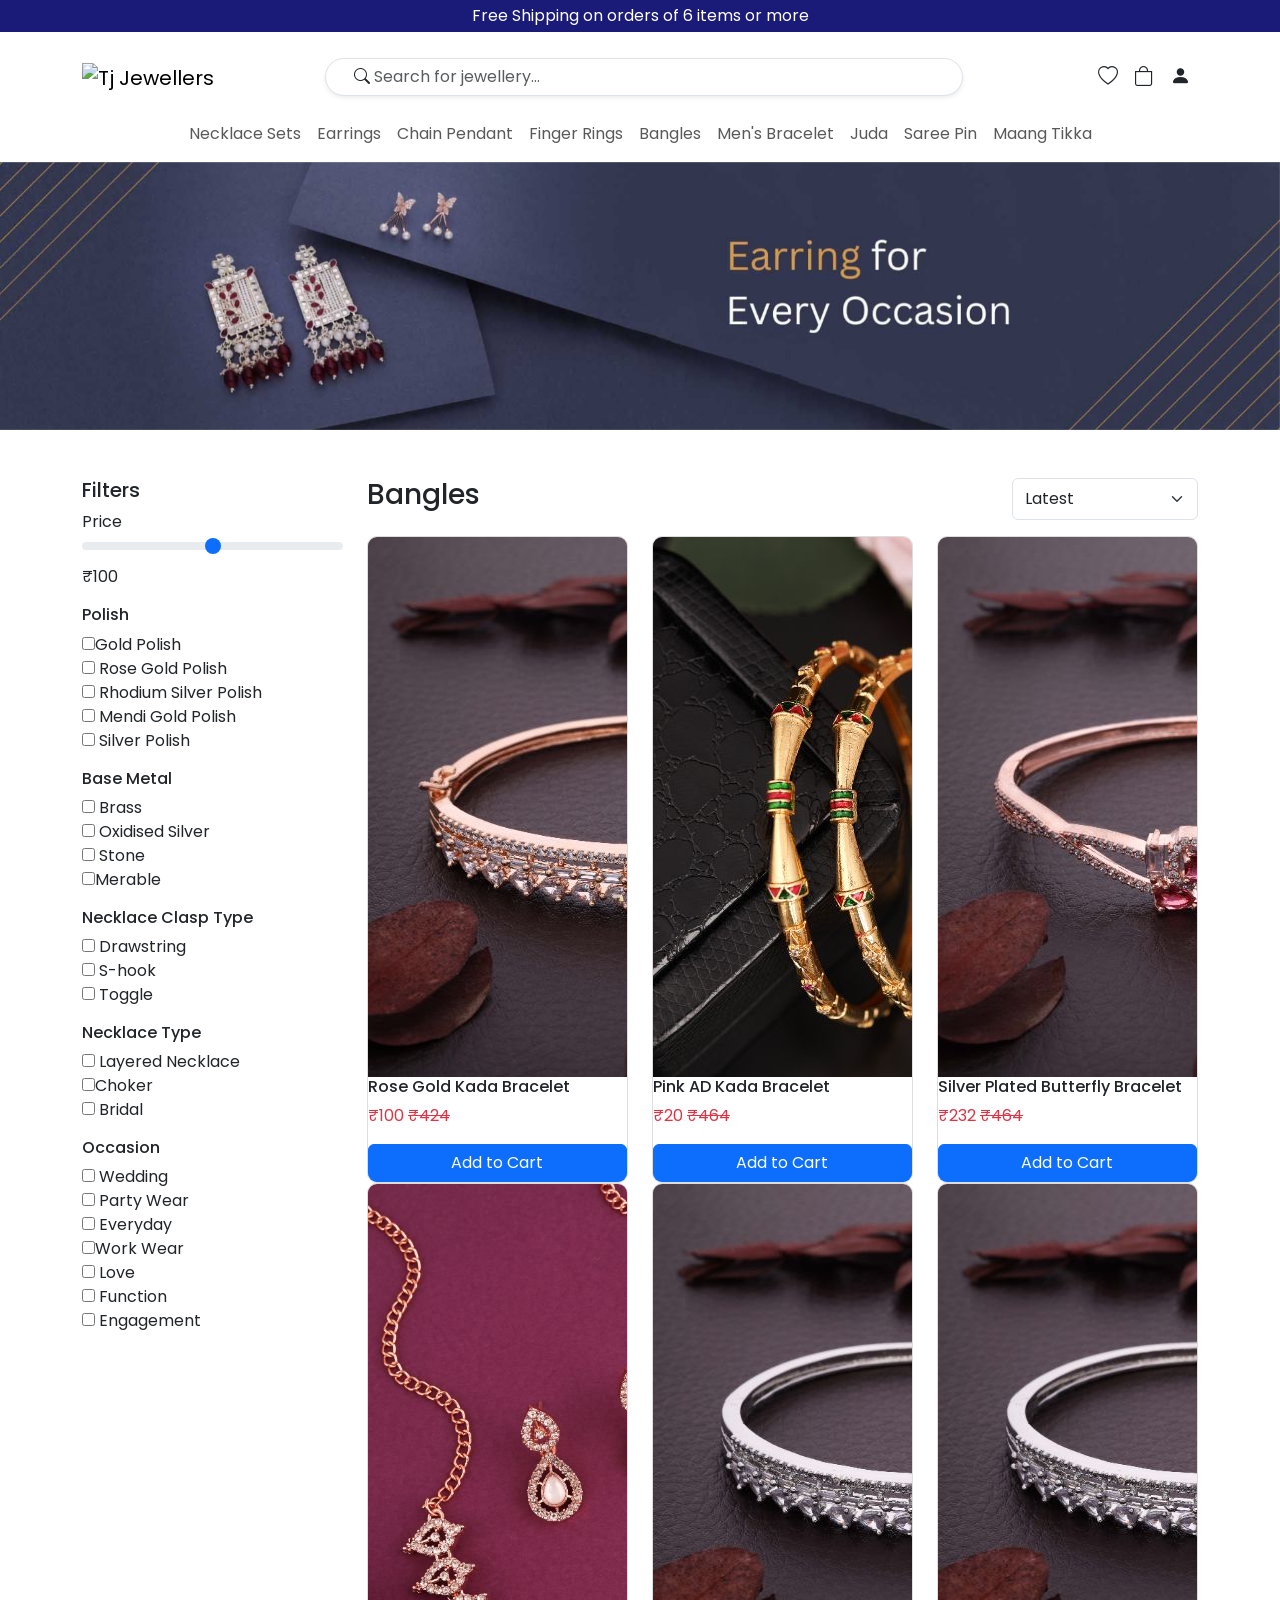
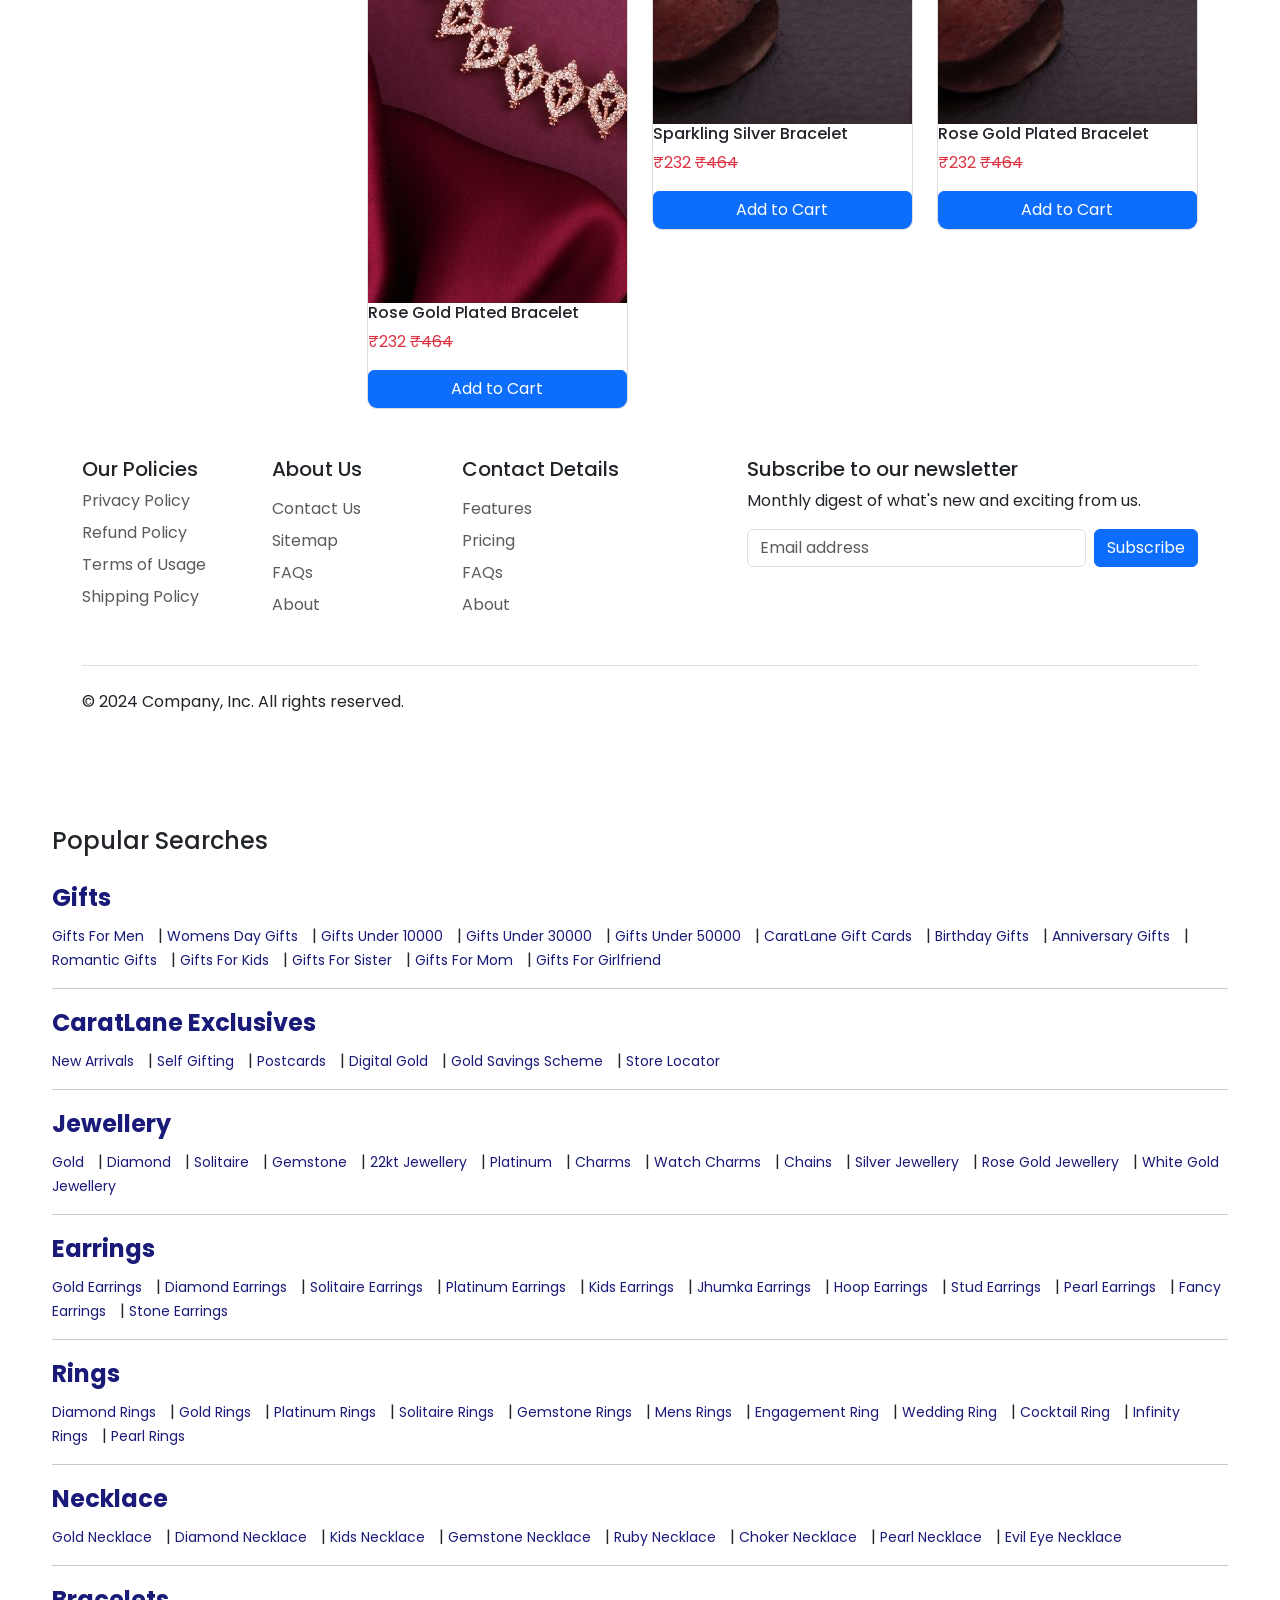
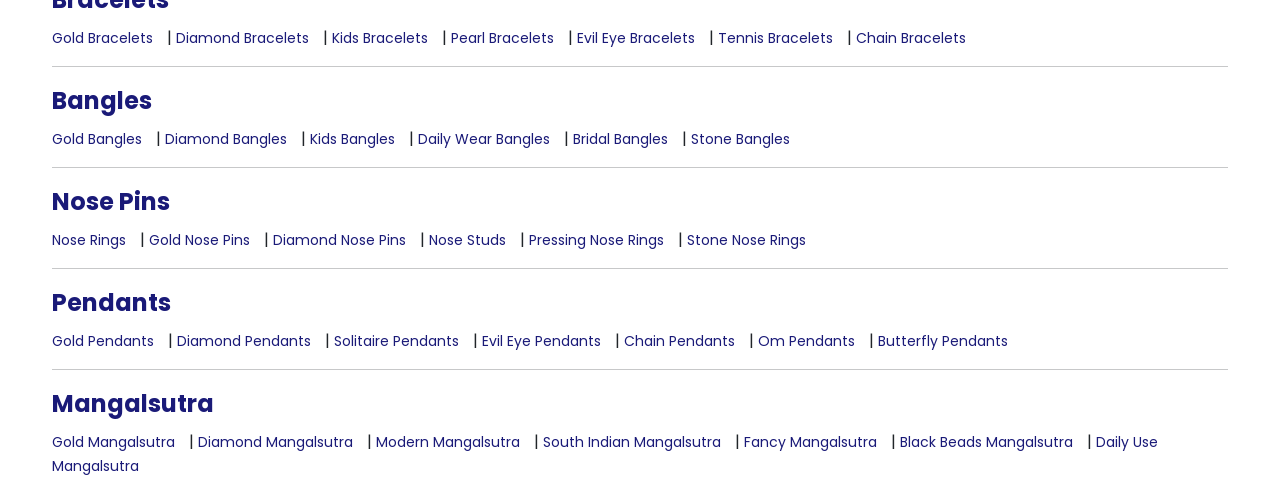
==== bangles.html @ 32003d8a "Add files via upload" ====
<!doctype html>
<html lang="en">

<head>
    <title>Bangles</title>
    <!-- Required meta tags -->
    <meta charset="utf-8" />
    <meta name="viewport" content="width=device-width, initial-scale=1, shrink-to-fit=no" />

    <!-- Bootstrap CSS v5.2.1 -->
    <link href="https://cdn.jsdelivr.net/npm/bootstrap@5.3.2/dist/css/bootstrap.min.css" rel="stylesheet"
        integrity="sha384-T3c6CoIi6uLrA9TneNEoa7RxnatzjcDSCmG1MXxSR1GAsXEV/Dwwykc2MPK8M2HN" crossorigin="anonymous" />

    <link href="https://cdn.jsdelivr.net/npm/bootstrap@5.3.2/dist/css/bootstrap.min.css" rel="stylesheet"
        integrity="sha384-T3c6CoIi6uLrA9TneNEoa7RxnatzjcDSCmG1MXxSR1GAsXEV/Dwwykc2MPK8M2HN" crossorigin="anonymous" />
    <link rel="stylesheet" href="https://cdn.jsdelivr.net/npm/bootstrap-icons@1.11.3/font/bootstrap-icons.min.css">

    <link rel="preconnect" href="https://fonts.googleapis.com">
    <link rel="preconnect" href="https://fonts.gstatic.com" crossorigin>
    <link
        href="https://fonts.googleapis.com/css2?family=Playfair+Display:ital,wght@0,400..900;1,400..900&family=Poppins:ital,wght@0,100;0,200;0,300;0,400;0,500;0,600;0,700;0,800;0,900;1,100;1,200;1,300;1,400;1,500;1,600;1,700;1,800;1,900&display=swap"
        rel="stylesheet">
    <link rel="stylesheet" href="header.css">
    <link rel="stylesheet" href="style.css">
    <link rel="stylesheet" href="products.css">
    <link rel="stylesheet" href="footer.css">


    <style>
        body {
            background-color: #fff;
        }

        .cart-container {
            text-align: center;
            margin-top: 50px;
        }

        .cart-icon {
            width: 150px;
            margin-bottom: 20px;
        }

        .cart-text {
            font-size: 20px;
            color: #333;
        }

        .cart-subtext {
            color: #777;
        }

        .btn-custom {
            background-color: rgb(49, 58, 179);
            color: white;
            border-radius: 5px;
            padding: 10px 20px;
            text-decoration: none;
        }

        .btn-custom:hover {
            background-color: rgb(33, 18, 111);
            color: white;
        }
    </style>
</head>

<body>
    <header>
        <div>
            <p class="navfree py-1 ">Free Shipping on orders of 6 items or more </p>
        </div>
        <nav class="navbar navbar-expand-lg sticky-top">
            <div class="container">
                <a class="navbar-brand " href="index.html"><img src="assets/logo.png" alt="Tj Jewellers"
                        class="logojewellerys"></a>
                <form class="d-flex search-box position-relative" onsubmit="return false;">
                    <input type="search" id="searchInput" class="form-control rounded-pill ps-5 border-gold shadow-sm"
                        placeholder="Search for jewellery..." onkeyup="showSuggestions()">
                    <button class="btn position-absolute start-0 top-50 translate-middle-y ms-3 text-gold" type="button"
                        onclick="redirectToPage()">
                        <i class="bi bi-search"></i>
                    </button>
                    <ul id="suggestionsList" class="suggestions-list"></ul>
                </form>

                <div class="nav-icons d-flex align-items-center">
                    <a class="nav-link mx-2 fs-5" href="wishlist.html"><i class="bi bi-heart"></i></a>
                    <a class="nav-link mx-2 fs-5" href="cart.html"><i class="bi bi-bag"></i></a>
                    <a class="nav-link mx-2 fs-5" href="#" data-bs-toggle="modal" data-bs-target="#authModal">
                        <i class="bi bi-person-fill"></i>
                    </a>
                </div>
            </div>
        </nav>

        <div class="modal fade" id="authModal" tabindex="-1" aria-labelledby="authModalLabel" aria-hidden="true">
            <div class="modal-dialog modal-dialog-centered">
                <div class="modal-content p-4 rounded-4">
                    <div class="modal-body text-center">
                        <h4 class="fw-bold">Your Account</h4>
                        <p class="text-muted mb-4">Access account &amp; manage your orders.</p>
                        <div class="d-flex justify-content-center gap-3">
                            <button class="btn btn-primary px-4 py-2 rounded"
                                onclick="window.location.href='signup.html'">Sign Up</button>
                            <button class="btn btn-login px-4 py-2 rounded"
                                onclick="window.location.href='login.html'">Log
                                In</button>
                        </div>
                    </div>
                </div>
            </div>
        </div>

        <nav class="navbar navbar-expand-lg sticky-lg-top mb-15 ">
            <div class="container">
                <div class="collapse navbar-collapse " id="navbarNav ">
                    <ul class="navbar-nav g-4">
                        <li class="nav-item dropdown">
                            <a class="nav-link dropdown" href="necklace.html" id="navbarDropdown" role="button">
                                necklace sets
                            </a>
                        </li>
                        <li class="nav-item dropdown">
                            <a class="nav-link dropdown" href="Earrings.html" id="navbarDropdown" role="button">
                                earrings
                            </a>
                        </li>
                        <li class="nav-item dropdown">
                            <a class="nav-link dropdown" href="pendant.html" id="navbarDropdown" role="button">
                                chain Pendant
                            </a>
                        </li>
                        <li class="nav-item dropdown">
                            <a class="nav-link dropdown" href="finger_ring.html" id="navbarDropdown" role="button">
                                finger rings
                            </a>
                        </li>
                        <li class="nav-item dropdown">
                            <a class="nav-link dropdown" href="bangles.html" id="navbarDropdown" role="button">
                                bangles
                            </a>
                        </li>
                        <li class="nav-item dropdown">
                            <a class="nav-link dropdown" href="bracelets.html" id="navbarDropdown" role="button">
                                men's bracelet
                            </a>
                        </li>
                        <li class="nav-item dropdown">
                            <a class="nav-link dropdown" href="juda.html" id="navbarDropdown" role="button">
                                juda
                            </a>
                        </li>
                        <li class="nav-item dropdown">
                            <a class="nav-link dropdown" href="saree.html" id="navbarDropdown" role="button">
                                saree pin
                            </a>
                        </li>
                        <li class="nav-item dropdown">
                            <a class="nav-link dropdown" href="maangtikka.html" id="navbarDropdown" role="button">
                                maang tikka
                            </a>
                        </li>
                    </ul>
                </div>
            </div>
        </nav>

    </header>
    <main>
        <!-- Carousel start -->
        <div id="carouselExampleAutoplaying" class="carousel slide" data-bs-ride="carousel">
            <div class="carousel-inner">
                <div class="carousel-item  active">
                    <img src="assets/earing1.jpeg" class="d-block w-100" alt="...">
                </div>
            </div>
        </div>
        <!-- Carousel end -->
        <div class="container mt-4">
            <div class="row">
                <!-- Sidebar Filters -->

                <div class="container-fluid mt-4">
                    <div class="row">
                        <aside class="col-md-3 sidebar">
                            <h5>Filters</h5>
                            <label>Price</label>
                            <input type="range" class="form-range" min="100" max="5000" id="priceFilter">
                            <span id="priceValue">₹100</span>
                            <h6 class="mt-3">Polish</h6>
                            <div><input type="checkbox" class="polish-filter" value="Gold">Gold Polish</div>
                            <div><input type="checkbox" class="polish-filter" value="Silver"> Rose Gold Polish</div>
                            <div><input type="checkbox" class="polish-filter" value="Rose Gold"> Rhodium Silver Polish
                            </div>
                            <div><input type="checkbox" class="polish-filter" value="Rose Gold"> Mendi Gold Polish</div>
                            <div><input type="checkbox" class="polish-filter" value="Rose Gold"> Silver Polish</div>

                            <h6 class="mt-3">Base Metal</h6>
                            <div><input type="checkbox" class="base-filter" value="Brass"> Brass</div>
                            <div><input type="checkbox" class="base-filter" value="Oxidised Silver"> Oxidised Silver
                            </div>
                            <div><input type="checkbox" class="base-filter" value=" Stone"> Stone</div>
                            <div><input type="checkbox" class="base-filter" value=" Merable">Merable</div>

                            <h6 class="mt-3">Necklace Clasp Type</h6>
                            <div><input type="checkbox" class="base-filter" value="Drawstring"> Drawstring</div>
                            <div><input type="checkbox" class="base-filter" value="   S-hook"> S-hook</div>
                            <div><input type="checkbox" class="base-filter" value="  Toggle"> Toggle</div>

                            <h6 class="mt-3">Necklace Type</h6>
                            <div><input type="checkbox" class="base-filter" value=" Layered Necklace"> Layered Necklace
                            </div>
                            <div><input type="checkbox" class="base-filter" value="Choker">Choker</div>
                            <div><input type="checkbox" class="base-filter" value=" Bridal"> Bridal</div>

                            <h6 class="mt-3">Occasion</h6>
                            <div><input type="checkbox" class="base-filter" value=" Wedding"> Wedding</div>
                            <div><input type="checkbox" class="base-filter" value=" Party Wear"> Party Wear</div>
                            <div><input type="checkbox" class="base-filter" value=" Everyday"> Everyday</div>
                            <div><input type="checkbox" class="base-filter" value=" Work Wear">Work Wear</div>
                            <div><input type="checkbox" class="base-filter" value=" Love"> Love</div>
                            <div><input type="checkbox" class="base-filter" value="Function"> Function</div>
                            <div><input type="checkbox" class="base-filter" value=" Engagement"> Engagement</div>
                        </aside>
                        <main class="col-md-9">
                            <div class="d-flex justify-content-between">
                                <h3>Bangles</h3>
                                <select class="form-select w-auto" id="sortOptions">
                                    <option value="latest">Latest</option>
                                    <option value="low">Price: Low to High</option>
                                    <option value="high">Price: High to Low</option>
                                    <option value="high">Discount</option>
                                </select>
                            </div>
                            <div class="row mt-3" id="productGrid">
                                <div class="col-md-4 product-item" data-price="233" data-polish="Silver">
                                    <div class="product-card">
                                        <a href="view.html">
                                            <img src="assets/1691121484021.jpeg" alt="Necklace">
                                        </a>
                                        <h6>Rose Gold Kada Bracelet</h6>
                                        <p class="text-danger">₹100 <del>₹424</del></p>
                                        <button class="btn btn-primary w-100 add-to-cart" data-name="Silver Necklace"
                                            data-price="233">Add to Cart</button>

                                    </div>
                                </div>
                                <div class="col-md-4 product-item" data-price="232" data-polish="Rose Gold">
                                    <div class="product-card">
                                        <a href="view.html">
                                            <img src="assets/1692253837411.jpeg" alt="Necklace">
                                        </a>
                                        <h6>Pink AD Kada Bracelet</h6>
                                        <p class="text-danger">₹20 <del>₹464</del></p>
                                        <button class="btn btn-primary w-100 add-to-cart" data-name="Silver Necklace"
                                            data-price="233">Add to Cart</button>

                                    </div>
                                </div>
                                <div class="col-md-4 product-item" data-price="232" data-polish="Rose Gold">
                                    <div class="product-card">
                                        <a href="view.html">
                                            <img src="assets/1691066851718.jpeg" alt="Necklace">
                                        </a>
                                        <h6>Silver Plated Butterfly Bracelet</h6>
                                        <p class="text-danger">₹232 <del>₹464</del></p>
                                        <button class="btn btn-primary w-100 add-to-cart" data-name="Silver Necklace"
                                            data-price="233">Add to Cart</button>

                                    </div>
                                </div>
                                <div class="col-md-4 product-item" data-price="232" data-polish="Rose Gold">
                                    <div class="product-card">
                                        <a href="view.html">
                                            <img src="assets/1711022791462.jpeg" alt="Necklace">
                                        </a>
                                        <h6>Rose Gold Plated Bracelet</h6>
                                        <p class="text-danger">₹232 <del>₹464</del></p>
                                        <button class="btn btn-primary w-100 add-to-cart" data-name="Silver Necklace"
                                            data-price="233">Add to Cart</button>

                                    </div>
                                </div>
                                <div class="col-md-4 product-item" data-price="232" data-polish="Rose Gold">
                                    <div class="product-card">
                                        <a href="view.html">
                                            <img src="assets/1691120935772.jpeg" alt="Necklace">
                                        </a>
                                        <h6>Sparkling Silver Bracelet</h6>
                                        <p class="text-danger">₹232 <del>₹464</del></p>
                                        <button class="btn btn-primary w-100 add-to-cart" data-name="Silver Necklace"
                                            data-price="233">Add to Cart</button>

                                    </div>
                                </div>
                                <div class="col-md-4 product-item" data-price="232" data-polish="Rose Gold">
                                    <div class="product-card">
                                        <a href="view.html">
                                            <img src="assets/1691120935772.jpeg" alt="Necklace">
                                        </a>
                                        <h6>Rose Gold Plated Bracelet</h6>
                                        <p class="text-danger">₹232 <del>₹464</del></p>
                                        <button class="btn btn-primary w-100 add-to-cart" data-name="Silver Necklace"
                                            data-price="233">Add to Cart</button>

                                    </div>
                                </div>
                            </div>
                        </main>
                    </div>
                </div>
    </main>
    <footer>
        <!-- place footer here -->
        <div class="container">
            <footer class="py-5">
                <div class="row">
                    <div class="col-6 col-md-2 mb-3">
                        <h5>Our Policies</h5>
                        <ul class="nav flex-column">
                            <li class="nav-item mb-2"><a href="#" class="nav-link p-0 text-body-secondary">Privacy
                                    Policy</a></li>
                            <li class="nav-item mb-2"><a href="#" class="nav-link p-0 text-body-secondary">Refund
                                    Policy</a>
                            </li>
                            <li class="nav-item mb-2"><a href="#" class="nav-link p-0 text-body-secondary">Terms of
                                    Usage</a></li>
                            <li class="nav-item mb-2"><a href="#" class="nav-link p-0 text-body-secondary">Shipping
                                    Policy</a></li>
                        </ul>
                    </div>

                    <div class="col-6 col-md-2 mb-3">
                        <h5>About Us</h5>
                        <ul class="nav flex-column">
                            <li class="nav-item mb-2"><a href="#" class="nav-link p-0 text-body-secondary"></a></li>
                            <li class="nav-item mb-2"><a href="#" class="nav-link p-0 text-body-secondary">Contact
                                    Us </a>
                            </li>
                            <li class="nav-item mb-2"><a href="#" class="nav-link p-0 text-body-secondary">Sitemap</a>
                            </li>
                            <li class="nav-item mb-2"><a href="#" class="nav-link p-0 text-body-secondary">FAQs</a>
                            </li>
                            <li class="nav-item mb-2"><a href="#" class="nav-link p-0 text-body-secondary">About</a>
                            </li>
                        </ul>
                    </div>

                    <div class="col-6 col-md-2 mb-3">
                        <h5>Contact Details</h5>
                        <ul class="nav flex-column">
                            <li class="nav-item mb-2"><a href="#" class="nav-link p-0 text-body-secondary"> </a>
                            </li>
                            <li class="nav-item mb-2"><a href="#" class="nav-link p-0 text-body-secondary">Features</a>
                            </li>
                            <li class="nav-item mb-2"><a href="#" class="nav-link p-0 text-body-secondary">Pricing</a>
                            </li>
                            <li class="nav-item mb-2"><a href="#" class="nav-link p-0 text-body-secondary">FAQs</a>
                            </li>
                            <li class="nav-item mb-2"><a href="#" class="nav-link p-0 text-body-secondary">About</a>
                            </li>
                        </ul>
                    </div>

                    <div class="col-md-5 offset-md-1 mb-3">
                        <form>
                            <h5>Subscribe to our newsletter</h5>
                            <p>Monthly digest of what's new and exciting from us.</p>
                            <div class="d-flex flex-column flex-sm-row w-100 gap-2">
                                <label for="newsletter1" class="visually-hidden">Email address</label>
                                <input id="newsletter1" type="text" class="form-control" placeholder="Email address"
                                    autocomplete="off">
                                <button class="btn btn-primary" type="button">Subscribe</button>
                            </div>
                        </form>
                    </div>
                </div>

                <div class="d-flex flex-column flex-sm-row justify-content-between py-4 my-4 border-top">
                    <p>© 2024 Company, Inc. All rights reserved.</p>
                    <ul class="list-unstyled d-flex">
                        <li class="ms-3"><a class="link-body-emphasis" href="#"><svg class="bi" width="24" height="24">
                                    <use xlink:href="#twitter"></use>
                                </svg></a></li>
                        <li class="ms-3"><a class="link-body-emphasis" href="#"><svg class="bi" width="24" height="24">
                                    <use xlink:href="#instagram"></use>
                                </svg></a></li>
                        <li class="ms-3"><a class="link-body-emphasis" href="#"><svg class="bi" width="24" height="24">
                                    <use xlink:href="#facebook"></use>
                                </svg></a></li>
                    </ul>
                </div>
            </footer>
        </div>

        <div class="container popular-searches ">
            <h4 class="mb-4">Popular Searches</h4>

            <!-- Gifts Section -->
            <div>
                <div class="section-title">Gifts</div>
                <div class="search-links">
                    <a href="#">Gifts For Men</a> |
                    <a href="#">Womens Day Gifts</a> |
                    <a href="#">Gifts Under 10000</a> |
                    <a href="#">Gifts Under 30000</a> |
                    <a href="#">Gifts Under 50000</a> |
                    <a href="#">CaratLane Gift Cards</a> |
                    <a href="#">Birthday Gifts</a> |
                    <a href="#">Anniversary Gifts</a> |
                    <a href="#">Romantic Gifts</a> |
                    <a href="#">Gifts For Kids</a> |
                    <a href="#">Gifts For Sister</a> |
                    <a href="#">Gifts For Mom</a> |
                    <a href="#">Gifts For Girlfriend</a>
                </div>
                <hr>
            </div>

            <!-- CaratLane Exclusives -->
            <div>
                <div class="section-title">CaratLane Exclusives</div>
                <div class="search-links">
                    <a href="#">New Arrivals</a> |
                    <a href="#">Self Gifting</a> |
                    <a href="#">Postcards</a> |
                    <a href="#">Digital Gold</a> |
                    <a href="#">Gold Savings Scheme</a> |
                    <a href="#">Store Locator</a>
                </div>
                <hr>
            </div>

            <!-- Jewellery Section -->
            <div>
                <div class="section-title">Jewellery</div>
                <div class="search-links">
                    <a href="#">Gold</a> |
                    <a href="#">Diamond</a> |
                    <a href="#">Solitaire</a> |
                    <a href="#">Gemstone</a> |
                    <a href="#">22kt Jewellery</a> |
                    <a href="#">Platinum</a> |
                    <a href="#">Charms</a> |
                    <a href="#">Watch Charms</a> |
                    <a href="#">Chains</a> |
                    <a href="#">Silver Jewellery</a> |
                    <a href="#">Rose Gold Jewellery</a> |
                    <a href="#">White Gold Jewellery</a>
                </div>
                <hr>
            </div>

            <!-- Earrings Section -->
            <div>
                <div class="section-title">Earrings</div>
                <div class="search-links">
                    <a href="#">Gold Earrings</a> |
                    <a href="#">Diamond Earrings</a> |
                    <a href="#">Solitaire Earrings</a> |
                    <a href="#">Platinum Earrings</a> |
                    <a href="#">Kids Earrings</a> |
                    <a href="#">Jhumka Earrings</a> |
                    <a href="#">Hoop Earrings</a> |
                    <a href="#">Stud Earrings</a> |
                    <a href="#">Pearl Earrings</a> |
                    <a href="#">Fancy Earrings</a> |
                    <a href="#">Stone Earrings</a>
                </div>
                <hr>
            </div>

            <!-- Rings Section -->
            <div>
                <div class="section-title">Rings</div>
                <div class="search-links">
                    <a href="#">Diamond Rings</a> |
                    <a href="#">Gold Rings</a> |
                    <a href="#">Platinum Rings</a> |
                    <a href="#">Solitaire Rings</a> |
                    <a href="#">Gemstone Rings</a> |
                    <a href="#">Mens Rings</a> |
                    <a href="#">Engagement Ring</a> |
                    <a href="#">Wedding Ring</a> |
                    <a href="#">Cocktail Ring</a> |
                    <a href="#">Infinity Rings</a> |
                    <a href="#">Pearl Rings</a>
                </div>
                <hr>
            </div>

            <!-- Necklace Section -->
            <div>
                <div class="section-title">Necklace</div>
                <div class="search-links">
                    <a href="#">Gold Necklace</a> |
                    <a href="#">Diamond Necklace</a> |
                    <a href="#">Kids Necklace</a> |
                    <a href="#">Gemstone Necklace</a> |
                    <a href="#">Ruby Necklace</a> |
                    <a href="#">Choker Necklace</a> |
                    <a href="#">Pearl Necklace</a> |
                    <a href="#">Evil Eye Necklace</a>
                </div>
                <hr>
            </div>

            <!-- Bracelets Section -->
            <div>
                <div class="section-title">Bracelets </div>
                <div class="search-links">
                    <a href="#">Gold Bracelets</a> |
                    <a href="#">Diamond Bracelets</a> |
                    <a href="#">Kids Bracelets</a> |
                    <a href="#">Pearl Bracelets</a> |
                    <a href="#">Evil Eye Bracelets</a> |
                    <a href="#">Tennis Bracelets</a> |
                    <a href="#">Chain Bracelets</a>
                </div>
                <hr>
            </div>

            <!-- Bangles Section -->
            <div>
                <div class="section-title">Bangles</div>
                <div class="search-links">
                    <a href="#">Gold Bangles</a> |
                    <a href="#">Diamond Bangles</a> |
                    <a href="#">Kids Bangles</a> |
                    <a href="#">Daily Wear Bangles</a> |
                    <a href="#">Bridal Bangles</a> |
                    <a href="#">Stone Bangles</a>
                </div>
                <hr>
            </div>

            <!-- Nose Pins Section -->
            <div>
                <div class="section-title">Nose Pins</div>
                <div class="search-links">
                    <a href="#">Nose Rings</a> |
                    <a href="#">Gold Nose Pins</a> |
                    <a href="#">Diamond Nose Pins</a> |
                    <a href="#">Nose Studs</a> |
                    <a href="#">Pressing Nose Rings</a> |
                    <a href="#">Stone Nose Rings</a>
                </div>
                <hr>
            </div>

            <!-- Pendants Section -->
            <div>
                <div class="section-title"> Pendants</div>
                <div class="search-links">
                    <a href="#">Gold Pendants</a> |
                    <a href="#">Diamond Pendants</a> |
                    <a href="#">Solitaire Pendants</a> |
                    <a href="#">Evil Eye Pendants</a> |
                    <a href="#">Chain Pendants</a> |
                    <a href="#">Om Pendants</a> |
                    <a href="#">Butterfly Pendants</a>
                </div>
                <hr>
            </div>

            <!-- Mangalsutra Section -->
            <div>
                <div class="section-title">Mangalsutra</div>
                <div class="search-links">
                    <a href="#">Gold Mangalsutra</a> |
                    <a href="#">Diamond Mangalsutra</a> |
                    <a href="#">Modern Mangalsutra</a> |
                    <a href="#">South Indian Mangalsutra</a> |
                    <a href="#">Fancy Mangalsutra</a> |
                    <a href="#">Black Beads Mangalsutra</a> |
                    <a href="#">Daily Use Mangalsutra</a>
                </div>
            </div>
        </div>

    </footer>
    <!-- Bootstrap JavaScript Libraries -->
    <script src="https://cdn.jsdelivr.net/npm/@popperjs/core@2.11.8/dist/umd/popper.min.js"
        integrity="sha384-I7E8VVD/ismYTF4hNIPjVp/Zjvgyol6VFvRkX/vR+Vc4jQkC+hVqc2pM8ODewa9r"
        crossorigin="anonymous"></script>

    <script src="https://cdn.jsdelivr.net/npm/bootstrap@5.3.2/dist/js/bootstrap.min.js"
        integrity="sha384-BBtl+eGJRgqQAUMxJ7pMwbEyER4l1g+O15P+16Ep7Q9Q+zqX6gSbd85u4mG4QzX+"
        crossorigin="anonymous"></script>
</body>

</html>
---- header.css ----
/* Ensure navbar is properly aligned on mobile */
.navbar-nav {
    text-align: center;
    width: 100%;
}

.navbar-toggler {
    border: none;
}

/* Adjust search box */
.search-box {
    width: 60%;

}

.search-box input {
    width: 100%;
}

/* Fix navigation links on small screens */
.navbar-nav {
    display: flex;
    flex-wrap: wrap;
    justify-content: center;
}

/* Responsive - Mobile view */
@media (max-width: 576px) {
    .top-bar {
        flex-direction: row-reverse;
        justify-content: space-between;
    }

    .logojewellerys {
        width: 60px;
        height: 45px;
        /* border: 2px solid #000; */
        margin: 0;
        padding: 0;
        /* max-height: 50px; */
    }

    .nav-icons {
        position: absolute;
        right: 10px;
        top: 10px;
    }

    .search-box {
        position: absolute;
        text-align: center;
        width: 90%;
        padding-top: 2px;

    }


}

@media (min-width: 577px) and (max-width: 991px) {
    .navbar-nav {
        flex-direction: column;
        align-items: flex-start;
    }

    .nav-icons {
        justify-content: center;
    }

    .logojewellerys {
        max-height: 60px;
    }
}
---- style.css ----
/* General Styles */
  * {
    box-sizing: border-box;
    margin: 0;
    padding: 0;
  }
:root {
  --primary-font:"Poppins", sans-serif;;
  --secondary-font: 'Montserrat', sans-serif;
  --primary-color: #fff;
  --secondary-color: #000;
   --navbackground-color: rgb(26, 26, 120);
}

/* navbar start */
.navfree{
  background-color: var(--navbackground-color);
    color: var(--primary-color);
    text-align: center;
}
/* navbar end  */


.navbar-nav .nav-item{
  font-family: var(--primary-font);
  font-size: 16px;
  color: var(--primary-color);
  text-transform:capitalize;
}

.logojewellerys{
  border:  1 px solid var(--primary-color);
  height: 70px;
  width: 60x;
}
 /* Shop By Categories Start */
 .dropdown-content {
   color: black;
   padding: 12px 16px;
   text-decoration: none;
   display: block;
   text-align: left;
 }

 .dropdown:hover .dropdown-content {
   display: block;
 }


 body {
   background-color: var(--primary-color);
   font-family: var(--primary-font);
 }

 .category-card {
   position: relative;
   text-align: center;
   background:var(--primary-color);
   padding: 10px;
   border-radius: 10px;
   box-shadow: 0 2px 10px rgba(0, 0, 0, 0.1);
   transition: transform 0.3s ease-in-out;
 }

 .category-card img {
   border-radius: 10px;
   width: 100%;
   height: 180px;
   object-fit: cover;
 }

 .category-card p {
   margin-top: 10px;
   font-weight: bold;
 }

 .category-card:hover {
   transform: translateY(-5px);
 }

 @media (min-width: 768px) and (max-width: 991.98px) {
   .category-card {
     height: 100%;
     padding: 15px;
   }

   .category-card img {
     height: 160px;
   }

   .category-card p {
     font-size: 1rem;
   }

   .category-card .btn {
     font-size: 0.8rem;
     padding: 4px 10px;
   }

   .row.g-3 {
     --bs-gutter-x: 1rem;
     --bs-gutter-y: 1rem;
   }
 }

 @media (min-width: 768px) and (max-width: 991.98px) {
   .hide-on-tablet {
     display: none !important;
   }
 }
 /* Shop By Categories End */


/* free shipping  section start */
body {
  font-family: var(--primary-font)
}
.benefits {
  display: flex;
  flex-wrap: wrap;
  /* Wrap items on smaller screens */
  justify-content: center;
  /* Center items */
  align-items: center;
  background-color: #e1dddceb;
  padding: 20px;
  gap: 20px;
  /* Space between items */
}

.benefit-item {
  display: flex;
  flex-direction: column;
  /* Stack icon + text */
  align-items: center;
  text-align: center;
  color: #000;
  width: 140px;
  /* Fixed width for consistent layout */
}

.benefit-item img {
  width: 50px;
  height: 50px;
  margin-bottom: 8px;
}

.divider {
  display: none;
  /* Remove dividers across all views */
}

/* Optional: make icons slightly smaller on mobile */
@media (max-width: 576px) {
  .benefit-item {
    width: 35%;
    /* 2 items per row */
  }
}
/* free shipping  section End */


/* video start Studio */
body {
  font-family: var(--primary-font);
  /* text-align: center; */
  background-color: var(--primary-color);
}

.carousel-title {
  font-size: 24px;
  margin: 20px 0;
  font-weight: bold;
}

.carousel-container {
  display: flex;
  /* align-items: center; */
  justify-content: center;
  position: relative;
  max-width: 900px;
  margin: auto;
  height: 400px;
}

.carousel {
  display: flex;
  justify-content: center;
  align-items: center;
  position: relative;
  width: 100%;
  overflow: hidden;
}

.card {
  position: absolute;
  width: 250px;
  height: 350px;
  transition: transform 0.5s ease-in-out, opacity 0.5s;
  border-radius: 10px;
  box-shadow: 0px 5px 15px rgba(0, 0, 0, 0.2);
  background: var(--primary-color);
  opacity: 0.5;
}

.card video {
  width: 100%;
  height: 100%;
  border-radius: 10px;
  object-fit: cover;

}

.card.active {
  transform: scale(1.2);
  opacity: 1;
  z-index: 2;
}

.card:nth-child(1) {
  transform: translateX(-220px) scale(0.9);
  z-index: 1;
}

.card:nth-child(2) {
  transform: translateX(-110px) scale(1);
  z-index: 2;
}

.card:nth-child(3) {
  transform: translateX(0px) scale(1.2);
  z-index: 3;
}

.card:nth-child(4) {
  transform: translateX(110px) scale(1);
  z-index: 2;
}

.card:nth-child(5) {
  transform: translateX(220px) scale(0.9);
  z-index: 1;
}

.view-btn {
  position: absolute;
  bottom: 10px;
  left: 50%;
  transform: translateX(-50%);
  background: #00aaff;
  color: var(--primary-color);
  border: none;
  cursor: pointer;
  font-size: 14px;
  padding: 5px 10px;
  border-radius: 5px;
  opacity: 0;
  transition: opacity 0.3s;
}

.card.active .view-btn {
  opacity: 1;
}

.nav-btn {
  position: absolute;
  background: rgba(0, 0, 0, 0.6);
  color: var(--primary-color);
  border: none;
  cursor: pointer;
  font-size: 24px;
  padding: 10px 15px;
  border-radius: 50%;
  top: 50%;
  transform: translateY(-50%);
  z-index: 5;
}

#prevBtn {
  left: 10px;
}

#nextBtn {
  right: 10px;
}

.nav-btn:hover {
  background: rgba(0, 0, 0, 0.8);
}

/* Responsive */
@media (max-width: 768px) {
  .carousel-container {
    height: 300px;
  }

  .card {
    width: 200px;
    height: 280px;
  }

  .card:nth-child(1) {
    transform: translateX(-180px) scale(0.8);
  }

  .card:nth-child(2) {
    transform: translateX(-90px) scale(1);
  }

  .card:nth-child(3) {
    transform: translateX(0px) scale(1.2);
  }

  .card:nth-child(4) {
    transform: translateX(90px) scale(1);
  }

  .card:nth-child(5) {
    transform: translateX(180px) scale(0.8);
  }
}
/* video end */


/* New Arrial Section Start */
.product-card {
  border: 1px solid #ddd;
  border-radius: 10px;
  overflow: hidden;
  transition: transform 0.3s ease;
}

.product-card:hover {
  transform: scale(1.05);
}

.product-image img {
  width: 100%;
  height: auto;
  border-bottom: 1px solid #ddd;
}

.product-info {
  padding: 15px;
}

.product-title {
  font-size: 16px;
  font-weight: bold;
  color: #333;
}

.product-price {
  color: #d9534f;
  font-size: 18px;
  font-weight: bold;
}

.old-price {
  text-decoration: line-through;
  color: #888;
  font-size: 14px;
}

.discount {
  color: green;
  font-size: 14px;
  font-weight: bold;
}

.star-rating {
  color: gold;
}

.view-all {
  float: right;
  color: #000;
  font-weight: bold;
  text-decoration: none;
}

.view-all:hover {
  text-decoration: underline;
}

/* New Arrial Section End */


/* Traditional Jewellery section Start  */
/* body {
  background-color: #fffaf5;
} */

.section-title {
  text-align: center;
  font-size: 24px;
  font-weight: bold;
  margin-bottom: 10px;
}

.underline {
  width: 60px;
  height: 3px;
  background-color: #c49b63;
  margin: 5px auto;
}

.jewelry-card {
  position: relative;
  overflow: hidden;
  border-radius: 10px;
  transition: transform 0.3s ease-in-out;
}

.jewelry-card:hover {
  transform: scale(1.05);
}

.jewelry-card img {
  width: 100%;
  height: auto;
  border-radius: 10px;
}

.jewelry-card img {
  width: 100%;
  height: auto;
  border-radius: 10px;

}
/* Traditional Jewellery section End */


/* popular-searches start */
.popular-searches {
  /* padding: 40px 20px; */
  max-width: 1200px;
  margin: auto;
}

.section-title {
  font-weight: bold;
  /* font-size: 150px; */
  color: rgb(26, 26, 120);
  /* Purple color */
  margin-bottom: 8px;
  /* margin-right: 100px; */
  text-align: left;
}

.search-links a {
  color: rgb(26, 26, 120);
  text-decoration: none;
  font-size: 14px;
  margin-right: 10px;
}

.search-links a:hover {
  text-decoration: underline;
}

.search-links a:hover {
  text-decoration: underline;
}

/* popular-searches end */



/* Media Queries */
/* Ensure navbar is properly aligned on mobile */
.navbar-nav {
  text-align: center;
  width: 100%;
}

.navbar-toggler {
  border: none;
}

/* Adjust search box */
.search-box {
  width: 60%;

}

.search-box input {
  width: 100%;
}

/* Fix navigation links on small screens */
.navbar-nav {
  display: flex;
  flex-wrap: wrap;
  justify-content: center;
}

/* Responsive - Mobile view */
@media (max-width: 576px) {
  .top-bar {
    flex-direction: row-reverse;
    justify-content: space-between;
  }

  .logojewellerys {
    width: 55px;
    height: 45px;
    /* border: 2px solid #000; */
    margin: 0;
    padding: 0;
    /* max-height: 50px; */
  }

  .nav-icons {
    position: absolute;
    right: 10px;
    top: 10px;
  }

  .search-box {
    position: absolute;
    text-align: center;
    width: 90%;
    padding-top: 2px;

  }


}

@media (min-width: 577px) and (max-width: 991px) {
  .navbar-nav {
    flex-direction: column;
    align-items: flex-start;
  }

  .nav-icons {
    justify-content: center;
  }

  .logojewellerys {
    max-height: 60px;
  }
}

/* jewellery card start  */
/* ----- Default Styles (Mobile First Approach) ----- */
.jewelry-card {
  margin-bottom: 20px;
  text-align: center;
}

.jewelry-card img {
  width: 100%;
  height: auto;
  border-radius: 10px;
  transition: transform 0.3s ease;
}

.jewelry-card img:hover {
  transform: scale(1.05);
}

/* ----- Mobile Screens (max-width: 767px) ----- */
@media (max-width: 767px) {
  .jewelry-card img {
    border-radius: 8px;
  }

  .container {
    padding-left: 10px;
    padding-right: 10px;
  }
}

/* ----- Tablet Screens (min-width: 768px and max-width: 991px) ----- */
@media (min-width: 768px) and (max-width: 991px) {
  .jewelry-card img {
    border-radius: 12px;
  }
}

/* ----- Desktop Screens (min-width: 992px) ----- */
@media (min-width: 992px) {
  .jewelry-card img {
    border-radius: 15px;
  }
}

/* jewellery card end  */





/* footer responsive start  */
@media (max-width: 576px) {
  footer h5 {
    text-align: center;
  }

  footer ul {
    text-align: center;
    padding-left: 0;
  }

  footer .form-control,
  footer .btn {
    width: 100%;
  }

  footer .list-unstyled.d-flex {
    justify-content: center;
  }

  footer .d-flex.flex-sm-row.justify-content-between {
    flex-direction: column;
    align-items: center;
    text-align: center;
  }
}

/* footer responsive end  */
.video video {
  width: 100%;
  height: auto;
  display: block;
  object-fit: cover;
}

@media (max-width: 768px) {
  .video video {
    height: 200px;
    /* Tablet height */
  }
}

@media (max-width: 576px) {
  .video video {
    height: 150px;
    /* Mobile height */
  }
}
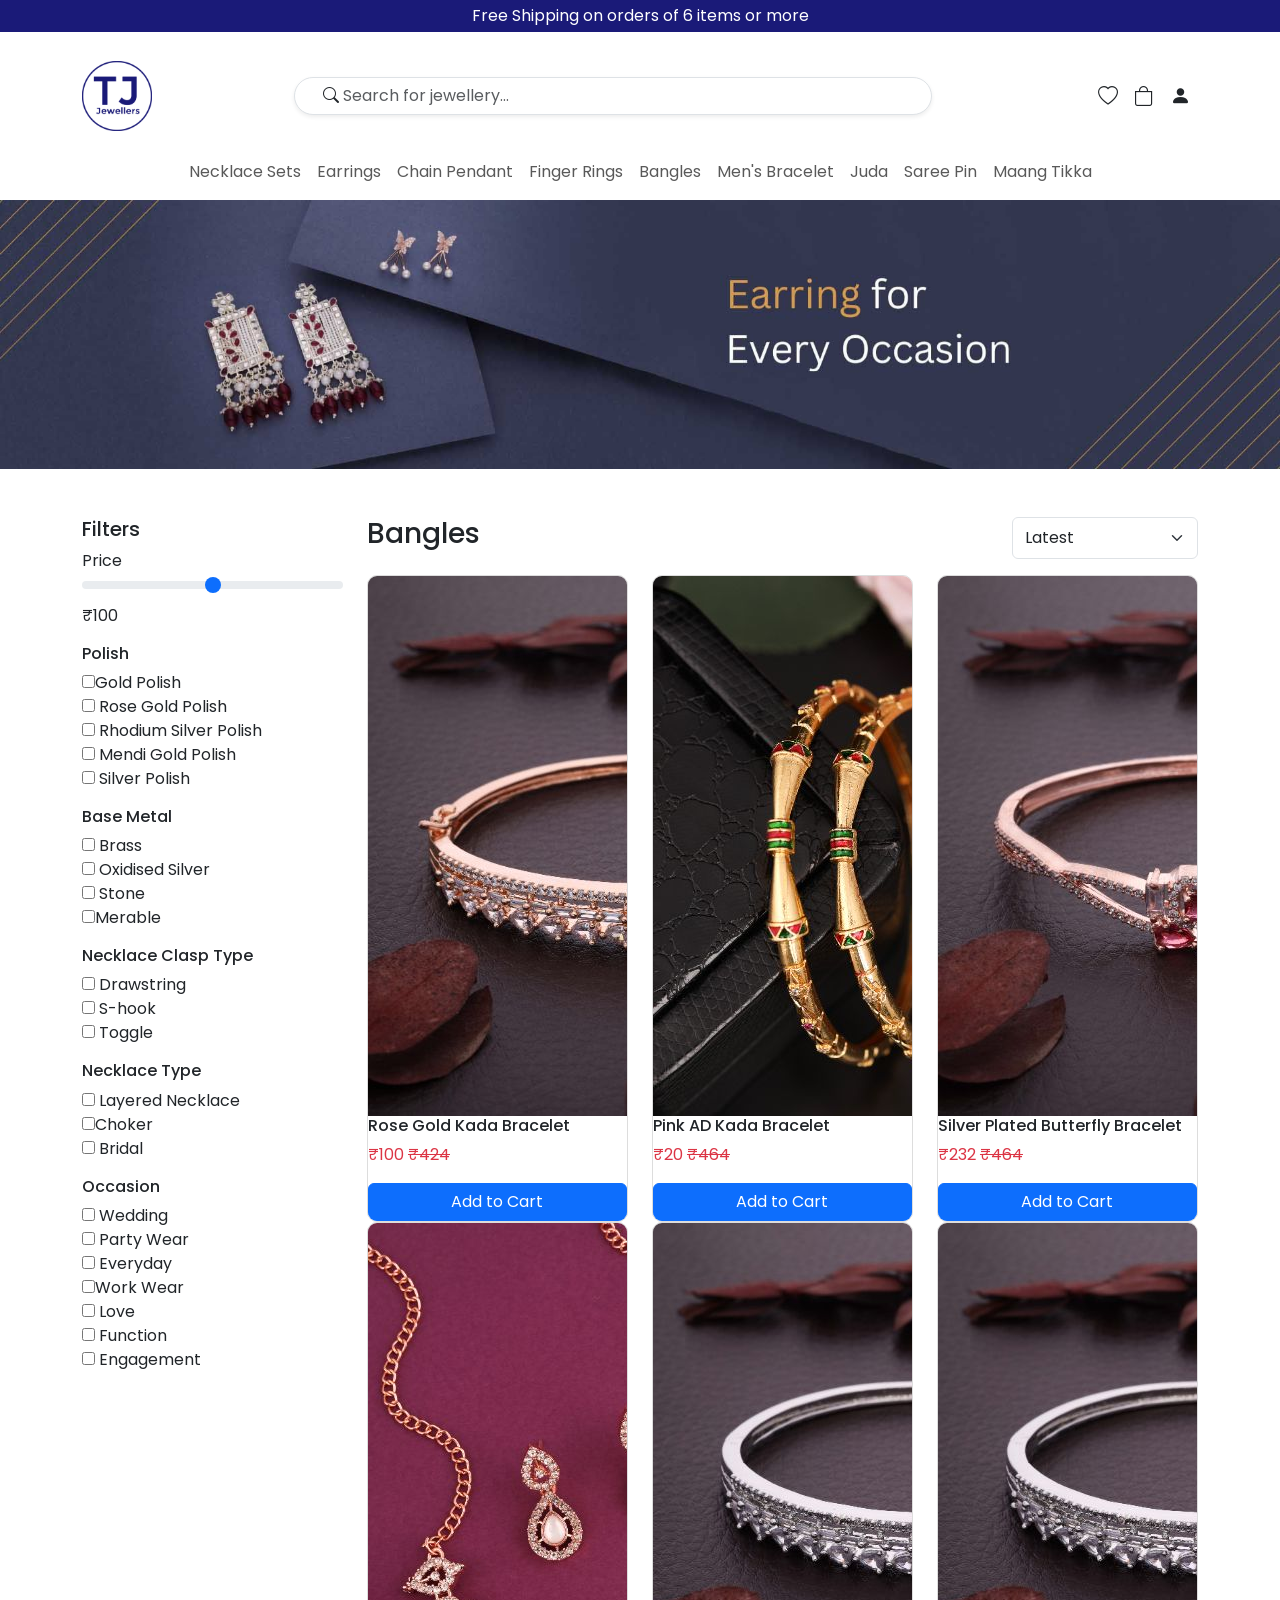
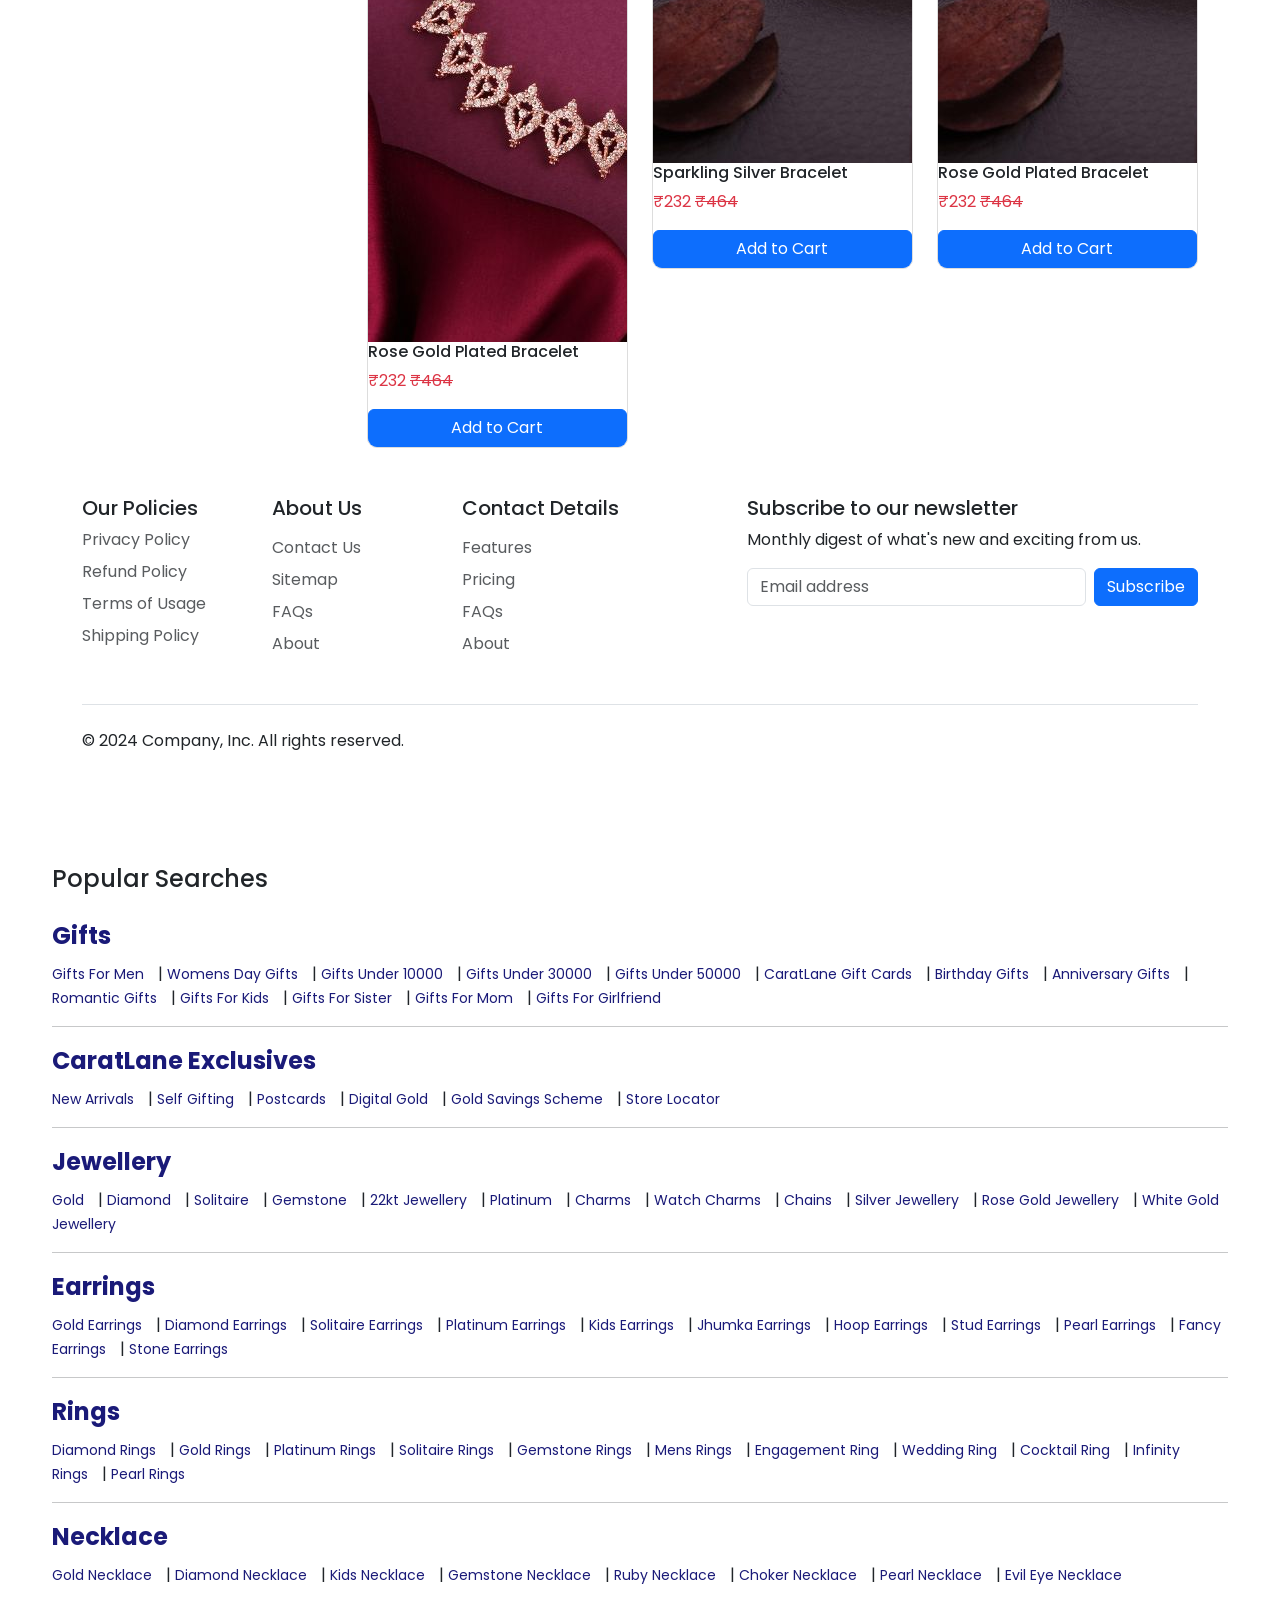
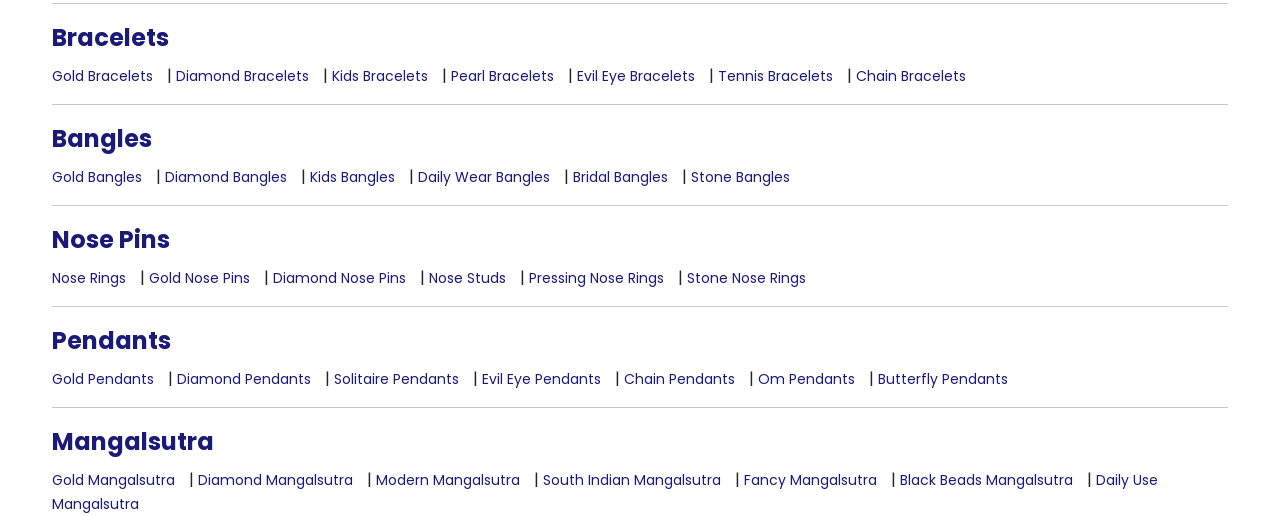
==== commit 72d0af68: "Update bangles.html" ====
--- a/bangles.html
+++ b/bangles.html
@@ -11,8 +11,6 @@
     <link href="https://cdn.jsdelivr.net/npm/bootstrap@5.3.2/dist/css/bootstrap.min.css" rel="stylesheet"
         integrity="sha384-T3c6CoIi6uLrA9TneNEoa7RxnatzjcDSCmG1MXxSR1GAsXEV/Dwwykc2MPK8M2HN" crossorigin="anonymous" />
 
-    <link href="https://cdn.jsdelivr.net/npm/bootstrap@5.3.2/dist/css/bootstrap.min.css" rel="stylesheet"
-        integrity="sha384-T3c6CoIi6uLrA9TneNEoa7RxnatzjcDSCmG1MXxSR1GAsXEV/Dwwykc2MPK8M2HN" crossorigin="anonymous" />
     <link rel="stylesheet" href="https://cdn.jsdelivr.net/npm/bootstrap-icons@1.11.3/font/bootstrap-icons.min.css">
 
     <link rel="preconnect" href="https://fonts.googleapis.com">
@@ -590,4 +588,4 @@
         crossorigin="anonymous"></script>
 </body>
 
-</html>+</html>
